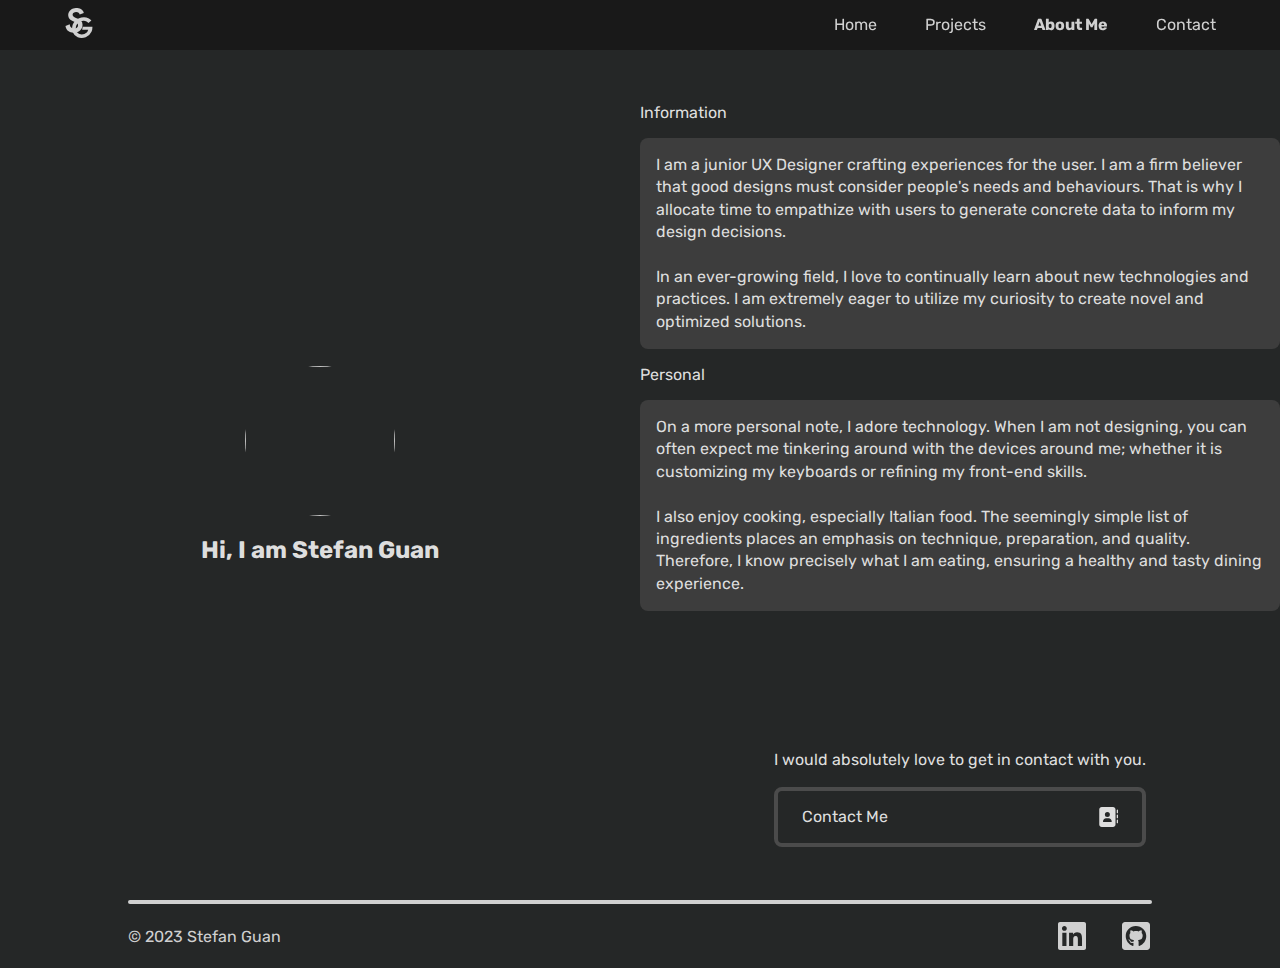
==== aboutme.html @ bb713c0a "Updated images with transparency" ====
<!DOCTYPE html>
<html lang="en">
  <head>
    <meta charset="UTF-8" />
    <meta http-equiv="X-UA-Compatible" content="IE=edge" />
    <meta name="viewport" content="width=device-width, initial-scale=1.0" />
    <meta name="theme-color" content="rgb(22,22,23)" />
    <title>About Stefan Guan</title>
    <link rel="stylesheet" href="/src/stylesheets/style.css" />
    <link rel="stylesheet" href="/src/stylesheets/aboutme.css" />
    <link rel="preconnect" href="https://fonts.googleapis.com" />
    <link rel="preconnect" href="https://fonts.gstatic.com" crossorigin />
    <link
      href="https://fonts.googleapis.com/css2?family=Rubik"
      rel="stylesheet"
    />
    <link rel="icon" href="src/SG.ico" />
    <script defer src="/src/scripts/scripts.js"></script>
  </head>
  <body>
    <div class="container">
      <!-- Navbar -->
      <nav class="navbar">
        <div class="nav-bg" data-active="false"></div>
        <div class="navbar-inner">
          <!-- Icon -->
          <div class="main-icon">
            <svg
              xmlns="http://www.w3.org/2000/svg"
              width="124"
              height="124"
              viewBox="0 0 124 124"
              style="height: 30px; width: 30px"
            >
              <defs>
                <style>
                  .cls-1 {
                    fill-rule: evenodd;
                  }
                </style>
              </defs>
              <path
                id="G"
                class="cls-1"
                d="M75.11,90.193h25.1a35.947,35.947,0,0,1-3.08,7.016,20.237,20.237,0,0,1-4.563,5.419q-7.417,6.5-19.051,6.5a27.241,27.241,0,0,1-9.754-1.711,23.288,23.288,0,0,1-7.871-4.906A22.088,22.088,0,0,1,50.64,94.7a27.454,27.454,0,0,1-1.882-10.438,31.2,31.2,0,0,1,2.567-12.834,30.534,30.534,0,0,1,6.9-9.868,30.206,30.206,0,0,1,10.21-6.331A34.973,34.973,0,0,1,80.928,53,26.739,26.739,0,0,1,93.02,55.57a21.236,21.236,0,0,1,7.986,6.56l12.206-10.381a33.3,33.3,0,0,0-12.548-9.754A42.483,42.483,0,0,0,82.639,38.4,51.671,51.671,0,0,0,62.39,42.223a49.238,49.238,0,0,0-15.572,10.21A45.488,45.488,0,0,0,33.243,84.945a41.137,41.137,0,0,0,2.909,15.686A35.66,35.66,0,0,0,56.686,120.88a43.422,43.422,0,0,0,16.028,2.852,47.971,47.971,0,0,0,16.941-2.966,41.849,41.849,0,0,0,23.957-22.245A42.206,42.206,0,0,0,117.433,80.5V77.074H77.392Z"
              />
              <path
                id="S"
                class="cls-1"
                d="M54.375,99.848a36.242,36.242,0,0,0,11.841-6.776A30.344,30.344,0,0,0,73.883,82.8a30.927,30.927,0,0,0,2.738-13.074q0-10.54-5.818-16.838A40.05,40.05,0,0,0,55.128,42.9l-5.75-2.053Q42.4,38.247,39.043,35.3a9.489,9.489,0,0,1-3.354-7.461,8.873,8.873,0,0,1,1.232-4.654,10.691,10.691,0,0,1,3.285-3.422,16.752,16.752,0,0,1,4.654-2.122,19.143,19.143,0,0,1,5.339-.753q6.706,0,10.2,3.012a13.311,13.311,0,0,1,4.449,7.392l16.975-6.434a26.562,26.562,0,0,0-2.6-6.913A24.8,24.8,0,0,0,73.814,7.17a28.086,28.086,0,0,0-8.83-5.2A35.907,35.907,0,0,0,52.116-.086,42.05,42.05,0,0,0,38.358,2.1a35.94,35.94,0,0,0-11.02,5.955,27.491,27.491,0,0,0-7.324,9.035,24.938,24.938,0,0,0-2.67,11.431,25.828,25.828,0,0,0,1.643,9.514,24.941,24.941,0,0,0,4.381,7.324,27.9,27.9,0,0,0,6.366,5.407,43.449,43.449,0,0,0,7.6,3.765l4.791,1.916q8.759,3.423,12.321,6.845A11.306,11.306,0,0,1,58,71.784,11.051,11.051,0,0,1,53.075,81.3a20.31,20.31,0,0,1-12.047,3.491,17.181,17.181,0,0,1-7.05-1.369,16.1,16.1,0,0,1-5.271-3.7,16.826,16.826,0,0,1-3.422-5.476A23.4,23.4,0,0,1,23.779,67.4L6.12,74.522a34.866,34.866,0,0,0,4.107,12.184A30.458,30.458,0,0,0,17.619,95.4a30.008,30.008,0,0,0,9.857,5.2,38.781,38.781,0,0,0,11.636,1.712A45.205,45.205,0,0,0,54.375,99.848Z"
              />
            </svg>
          </div>
          <!-- Hamburger icon -->
          <div class="hamburger-icon" id="hamburger">
            <svg
              xmlns="http://www.w3.org/2000/svg"
              viewBox="0 0 448 512"
              class="hamburger"
              style="height: 16px; width: 16px"
            >
              <path
                d="M0 96C0 78.33 14.33 64 32 64H416C433.7 64 448 78.33 448 96C448 113.7 433.7 128 416 128H32C14.33 128 0 113.7 0 96zM0 256C0 238.3 14.33 224 32 224H416C433.7 224 448 238.3 448 256C448 273.7 433.7 288 416 288H32C14.33 288 0 273.7 0 256zM416 448H32C14.33 448 0 433.7 0 416C0 398.3 14.33 384 32 384H416C433.7 384 448 398.3 448 416C448 433.7 433.7 448 416 448z"
              />
            </svg>
          </div>
          <aside class="desktop-nav">
            <ul class="nav-list">
              <li><a href="index.html" class="navlinks">Home</a></li>
              <li>
                <a href="projects.html" class="navlinks">Projects</a>
              </li>
              <li>
                <a aria-current="page" href="#" class="navlinks">About Me</a>
              </li>
              <li><a href="contact.html" class="navlinks">Contact</a></li>
              <!-- To be implemented -->
              <!-- <li>
                    <button class="toggle-dark" data-dark="false">
                      <svg
                        xmlns="http://www.w3.org/2000/svg"
                        viewBox="0 0 512 512"
                        class="dark-icon"
                        style="height: 20px; width: 20px"
                      >
                        <path
                          id="dark-mode-icon"
                          d="M32 256c0-123.8 100.3-224 223.8-224c11.36 0 29.7 1.668 40.9 3.746c9.616 1.777 11.75 14.63 3.279 19.44C245 86.5 211.2 144.6 211.2 207.8c0 109.7 99.71 193 208.3 172.3c9.561-1.805 16.28 9.324 10.11 16.95C387.9 448.6 324.8 480 255.8 480C132.1 480 32 379.6 32 256z"
                        />
                      </svg>
                    </button>
                  </li> -->
            </ul>
          </aside>
        </div>
        <aside class="nav-items" data-active="false">
          <ul class="nav-list">
            <li><a href="index.html" class="navlinks">Home</a></li>
            <li>
              <a href="projects.html" class="navlinks">Projects</a>
            </li>
            <li>
              <a aria-current="page" href="#" class="navlinks">About Me</a>
            </li>
            <li><a href="contact.html" class="navlinks">Contact</a></li>
            <!-- To be implemented -->
            <!-- <li>
                  <button class="toggle-dark">
                    <svg
                      xmlns="http://www.w3.org/2000/svg"
                      viewBox="0 0 512 512"
                      class="dark-icon"
                      style="height: 32px; width: 32px"
                    >
                      <path
                        d="M32 256c0-123.8 100.3-224 223.8-224c11.36 0 29.7 1.668 40.9 3.746c9.616 1.777 11.75 14.63 3.279 19.44C245 86.5 211.2 144.6 211.2 207.8c0 109.7 99.71 193 208.3 172.3c9.561-1.805 16.28 9.324 10.11 16.95C387.9 448.6 324.8 480 255.8 480C132.1 480 32 379.6 32 256z"
                      />
                    </svg>
                  </button>
                </li> -->
          </ul>
        </aside>
      </nav>
      <div class="nav-close" data-active="false"></div>
      <!-- End of navbar -->
      <!-- Main content -->
      <div class="content-container">
        <section class="profile-section">
          <img
            src="https://via.placeholder.com/150"
            alt=""
            loading="lazy"
            style="height: 150px; width: 150px"
          />
          <h2>Hi, I am Stefan Guan</h2>
        </section>
        <section class="content">
          <div class="paragraph-container">
            <div class="paragraph-header">Information</div>
            <p class="description">
              I am a junior UX Designer crafting experiences for the user. I am
              a firm believer that good designs must consider people's needs and
              behaviours. That is why I allocate time to empathize with users to
              generate concrete data to inform my design decisions.
              <br /><br />
              In an ever-growing field, I love to continually learn about new
              technologies and practices. I am extremely eager to utilize my
              curiosity to create novel and optimized solutions.
            </p>
          </div>
          <div class="paragraph-container">
            <div class="paragraph-header">Personal</div>
            <p class="description">
              On a more personal note, I adore technology. When I am not
              designing, you can often expect me tinkering around with the
              devices around me; whether it is customizing my keyboards or
              refining my front-end skills.
              <br /><br />
              I also enjoy cooking, especially Italian food. The seemingly
              simple list of ingredients places an emphasis on technique,
              preparation, and quality. Therefore, I know precisely what I am
              eating, ensuring a healthy and tasty dining experience.
            </p>
          </div>
        </section>
        <section class="contact">
          <p>I would absolutely love to get in contact with you.</p>
          <a href="contact.html">
            Contact Me
            <svg
              xmlns="http://www.w3.org/2000/svg"
              viewBox="0 0 512 512"
              style="height: 20px; width: 20px"
              fill="#dedede"
            >
              <!--! Font Awesome Pro 6.3.0 by @fontawesome - https://fontawesome.com License - https://fontawesome.com/license (Commercial License) Copyright 2023 Fonticons, Inc. -->
              <path
                d="M96 0C60.7 0 32 28.7 32 64V448c0 35.3 28.7 64 64 64H384c35.3 0 64-28.7 64-64V64c0-35.3-28.7-64-64-64H96zM208 288h64c44.2 0 80 35.8 80 80c0 8.8-7.2 16-16 16H144c-8.8 0-16-7.2-16-16c0-44.2 35.8-80 80-80zm-32-96a64 64 0 1 1 128 0 64 64 0 1 1 -128 0zM512 80c0-8.8-7.2-16-16-16s-16 7.2-16 16v64c0 8.8 7.2 16 16 16s16-7.2 16-16V80zM496 192c-8.8 0-16 7.2-16 16v64c0 8.8 7.2 16 16 16s16-7.2 16-16V208c0-8.8-7.2-16-16-16zm16 144c0-8.8-7.2-16-16-16s-16 7.2-16 16v64c0 8.8 7.2 16 16 16s16-7.2 16-16V336z"
              />
            </svg>
          </a>
        </section>
      </div>
      <!-- End of main content -->
      <!-- Footer -->
      <footer class="footer-container" data-icon="none">
        <div class="footer-info">© 2023 Stefan Guan</div>
        <div class="link-container">
          <a href="#" class="linkedin-btn">
            <svg
              xmlns="http://www.w3.org/2000/svg"
              viewBox="0 0 448 512"
              style="height: 32px; width: 32px"
            >
              <path
                d="M416 32H31.9C14.3 32 0 46.5 0 64.3v383.4C0 465.5 14.3 480 31.9 480H416c17.6 0 32-14.5 32-32.3V64.3c0-17.8-14.4-32.3-32-32.3zM135.4 416H69V202.2h66.5V416zm-33.2-243c-21.3 0-38.5-17.3-38.5-38.5S80.9 96 102.2 96c21.2 0 38.5 17.3 38.5 38.5 0 21.3-17.2 38.5-38.5 38.5zm282.1 243h-66.4V312c0-24.8-.5-56.7-34.5-56.7-34.6 0-39.9 27-39.9 54.9V416h-66.4V202.2h63.7v29.2h.9c8.9-16.8 30.6-34.5 62.9-34.5 67.2 0 79.7 44.3 79.7 101.9V416z"
              />
            </svg>
          </a>
          <a href="#" class="github-btn">
            <svg
              xmlns="http://www.w3.org/2000/svg"
              viewBox="0 0 448 512"
              style="height: 32px; width: 32px"
            >
              <path
                d="M400 32H48C21.5 32 0 53.5 0 80v352c0 26.5 21.5 48 48 48h352c26.5 0 48-21.5 48-48V80c0-26.5-21.5-48-48-48zM277.3 415.7c-8.4 1.5-11.5-3.7-11.5-8 0-5.4.2-33 .2-55.3 0-15.6-5.2-25.5-11.3-30.7 37-4.1 76-9.2 76-73.1 0-18.2-6.5-27.3-17.1-39 1.7-4.3 7.4-22-1.7-45-13.9-4.3-45.7 17.9-45.7 17.9-13.2-3.7-27.5-5.6-41.6-5.6-14.1 0-28.4 1.9-41.6 5.6 0 0-31.8-22.2-45.7-17.9-9.1 22.9-3.5 40.6-1.7 45-10.6 11.7-15.6 20.8-15.6 39 0 63.6 37.3 69 74.3 73.1-4.8 4.3-9.1 11.7-10.6 22.3-9.5 4.3-33.8 11.7-48.3-13.9-9.1-15.8-25.5-17.1-25.5-17.1-16.2-.2-1.1 10.2-1.1 10.2 10.8 5 18.4 24.2 18.4 24.2 9.7 29.7 56.1 19.7 56.1 19.7 0 13.9.2 36.5.2 40.6 0 4.3-3 9.5-11.5 8-66-22.1-112.2-84.9-112.2-158.3 0-91.8 70.2-161.5 162-161.5S388 165.6 388 257.4c.1 73.4-44.7 136.3-110.7 158.3zm-98.1-61.1c-1.9.4-3.7-.4-3.9-1.7-.2-1.5 1.1-2.8 3-3.2 1.9-.2 3.7.6 3.9 1.9.3 1.3-1 2.6-3 3zm-9.5-.9c0 1.3-1.5 2.4-3.5 2.4-2.2.2-3.7-.9-3.7-2.4 0-1.3 1.5-2.4 3.5-2.4 1.9-.2 3.7.9 3.7 2.4zm-13.7-1.1c-.4 1.3-2.4 1.9-4.1 1.3-1.9-.4-3.2-1.9-2.8-3.2.4-1.3 2.4-1.9 4.1-1.5 2 .6 3.3 2.1 2.8 3.4zm-12.3-5.4c-.9 1.1-2.8.9-4.3-.6-1.5-1.3-1.9-3.2-.9-4.1.9-1.1 2.8-.9 4.3.6 1.3 1.3 1.8 3.3.9 4.1zm-9.1-9.1c-.9.6-2.6 0-3.7-1.5s-1.1-3.2 0-3.9c1.1-.9 2.8-.2 3.7 1.3 1.1 1.5 1.1 3.3 0 4.1zm-6.5-9.7c-.9.9-2.4.4-3.5-.6-1.1-1.3-1.3-2.8-.4-3.5.9-.9 2.4-.4 3.5.6 1.1 1.3 1.3 2.8.4 3.5zm-6.7-7.4c-.4.9-1.7 1.1-2.8.4-1.3-.6-1.9-1.7-1.5-2.6.4-.6 1.5-.9 2.8-.4 1.3.7 1.9 1.8 1.5 2.6z"
              />
            </svg>
          </a>
        </div>
      </footer>
      <!-- End of footer -->
    </div>
  </body>
</html>
---- src/stylesheets/style.css ----
:root {
  font-family: 'Rubik', sans-serif;
  /* Variables */

  /* Backgrounds */
  --bg-clr: white;
  --bg-clr-dark: #252727;
  --backdrop-blur: 20px;
  --alt-section-clr: #2f3131;
  /* Navigation */
  --nav-clr: rgba(22, 22, 23, 0.8);
  --nav-elem-clr: #d0d0d0;
  --nav-height: 50px;
  --nav-bg-height: 350px;
  /* Original height with dark mode icon = 440px */
  /* Etc */
  --text-clr: #dedede;
  --shadow-clr: rgba(0, 0, 0, 0.3);
  --content-title-bg: rgba(58, 58, 58, 0.8);
  --munch-sh-clr: rgba(19, 44, 57, 0.3);
  --card-bg: rgb(61, 61, 61);
  --card-border-clr: rgb(75, 75, 75);
  --max-container-width: 1280px;
}

html {
  scroll-behavior: smooth;
  color: rgb(50, 50, 50);
}

body {
  padding: 0;
  margin: 0;
  background: var(--bg-clr-dark);
  color: var(--text-clr);
}

button {
  font-family: 'Rubik', sans-serif;
  font-size: 16px;
  background: transparent;
}

/* Scrollbar */
::-webkit-scrollbar {
  width: 10px;
}

::-webkit-scrollbar-track {
  background-color: var(--nav-clr);
}

::-webkit-scrollbar-thumb {
  background: rgb(107, 107, 107);
}

::-webkit-scrollbar {
  width: 10px;
}

.bg-deco1,
.bg-deco2 {
  position: fixed;
  border-radius: 600px;
}

.disable-anim {
  transition: none !important;
  -webkit-transition: none !important;
  -moz-transition: none !important;
}

/* Navbar */

.navbar {
  position: fixed;
  display: grid;
  width: 100%;
  top: 0;
  z-index: 9999;
  height: var(--nav-height);
}

.nav-bg {
  position: absolute;
  background: var(--nav-clr);
  height: calc(var(--nav-bg-height) + var(--nav-height));
  /* Original value with dark mode icon */
  /* height: calc(440px + var(--nav-height)); */
  width: 100%;
  backdrop-filter: blur(var(--backdrop-blur));
  -webkit-backdrop-filter: blur(var(--backdrop-blur));
  transform: translateY(calc(-1 * (var(--nav-bg-height))));
  transition: cubic-bezier(1, 0, 0, 1) 0.75s;
  -webkit-transition: cubic-bezier(1, 0, 0, 1) 0.75s;
  -moz-transition: cubic-bezier(1, 0, 0, 1) 0.75s;
}

.nav-bg[data-active='true'] {
  transform: translateY(0);
  border-radius: 0 0 0.5rem 0.5rem;
}

.navbar-inner {
  display: flex;
  justify-content: space-between;
  align-items: center;
  width: 90%;
  max-width: 1280px;
  margin: auto;
  height: var(--nav-height);
  z-index: 9999;
}

.nav-close {
  position: fixed;
  width: 100%;
  height: 100%;
  z-index: 8000;
  background: transparent;
  display: none;
}

.nav-close[data-active='true'] {
  display: block;
}

.main-icon,
.hamburger-icon {
  cursor: pointer;
  fill: var(--nav-elem-clr);
}

.nav-items {
  display: flex;
  flex-direction: column;
  justify-items: center;
  align-items: center;
  width: 100%;
  list-style-type: none;
  z-index: 9999;
  transform: translateY(-30rem);
  transition: transform cubic-bezier(1, 0, 0, 1) 0.75s,
    opacity cubic-bezier(1, 0, 0, 1) 0.55s;
  -webkit-transition: transform cubic-bezier(1, 0, 0, 1) 0.75s,
    opacity cubic-bezier(1, 0, 0, 1) 0.55s;
  -moz-transition: transform cubic-bezier(1, 0, 0, 1) 0.75s,
    opacity cubic-bezier(1, 0, 0, 1) 0.55s;
  opacity: 0;
}

.nav-items[data-active='true'] {
  transform: translateY(0px);
  opacity: 1;
}

.toggle-dark {
  border: none;
  padding: 2rem 0;
  margin: 0;
  height: 32px;
  width: 32px;
}

.nav-list {
  list-style-type: none;
  text-align: center;
  justify-content: center;
  padding: 0;
  margin: 0;
  line-height: 5rem;
  width: 100%;
}

.nav-list > li {
  display: flex;
  flex-direction: column;
  align-items: center;
}

.nav-list > li::after {
  content: '';
  background-color: rgb(96, 96, 96);
  width: 70%;
  height: 1px;
  display: block;
  margin: auto;
  border-radius: 2rem;
}

.nav-list > li:last-child::after {
  display: none;
}

.navlinks {
  text-decoration: none;
  color: var(--nav-elem-clr);
  user-select: none;
  -webkit-user-select: none;
  -moz-user-select: none;
}

.navlinks[aria-current='page'] {
  font-weight: bolder;
}

.desktop-nav {
  display: none;
}

/* Content */

.content-container {
  margin-top: var(--nav-height);
  display: flex;
  flex-direction: column;
}

/* Footer */

.footer-container {
  display: flex;
  flex-direction: column;
  justify-content: center;
  padding: 1rem 0;
  height: 105px;
  color: #d0d0d0;
}

.footer-container::before {
  content: '';
  width: 80%;
  height: 4px;
  background: #d0d0d0;
  margin: auto;
  border-radius: 100rem;
  transition: cubic-bezier(0.075, 0.82, 0.165, 1) 0.75s;
  -webkit-transition: cubic-bezier(0.075, 0.82, 0.165, 1) 0.75s;
  -moz-transition: cubic-bezier(0.075, 0.82, 0.165, 1) 0.75s;
}

.footer-container[data-icon='linkedin']::before {
  background: #2176a3;
}

.footer-container[data-icon='github']::before {
  background: #9445b6;
}

.footer-info {
  text-align: center;
}

.link-container {
  display: flex;
  justify-content: center;
  gap: 2rem;
  padding: 1rem 0 0 0;
}

.link-container > a {
  width: 32px;
  height: 32px;
  transition: cubic-bezier(0.075, 0.82, 0.165, 1) 0.75s;
  -webkit-transition: cubic-bezier(0.075, 0.82, 0.165, 1) 0.75s;
  -moz-transition: cubic-bezier(0.075, 0.82, 0.165, 1) 0.75s;
}

.linkedin-btn,
.github-btn {
  fill: #d0d0d0;
}

.linkedin-btn:hover {
  fill: #2176a3;
  transform: scale(1.25);
  filter: drop-shadow(0 0 5px #34698562);
}

.github-btn:hover {
  fill: #9445b6;
  transform: scale(1.25);
  filter: drop-shadow(0 0 5px #6e59776f);
}

/* Utility */

.dark {
  background: var(--bg-clr-dark);
}

.hidden {
  display: none;
}

@media (min-width: 768px) {
  .hamburger-icon {
    display: none;
  }
  .nav-bg[data-active='true'] {
    transform: translateY(0);
    border-radius: 0 0 0.5rem 0.5rem;
  }
  .nav-items {
    display: none;
  }
  .desktop-nav {
    display: flex;
    justify-content: center;
    align-items: center;
    height: var(--nav-height);
  }
  .nav-list {
    display: flex;
    gap: 3rem;
    height: var(--nav-height);
    align-items: center;
    line-height: 0;
  }
  .nav-list > li::after {
    display: none;
  }

  .toggle-dark {
    border: none;
    padding: 0;
    margin: 0;
    height: 20px;
    width: 20px;
  }

  .footer-container {
    display: grid;
    grid-template:
      'line line'
      'copyright links';
    align-items: center;
    justify-content: space-between;
    width: 80%;
    max-width: 1280px;
    margin: auto;
    padding: 0;
    height: auto;
  }
  .footer-container::before {
    grid-area: line;
    margin: auto;
    width: 100%;
    place-self: end;
  }
  .link-container {
    padding: 1rem 0;
    max-width: 1024px;
  }
}
---- src/stylesheets/aboutme.css ----
p {
  line-height: 1.4rem;
}

.content-container {
  display: grid;
  grid-template-areas: 'profile' 'content' 'contact';
  place-items: center;
  padding: 1rem;
  align-items: center;
}

.profile-section {
  grid-area: profile;
  display: flex;
  flex-direction: column;
  justify-content: center;
  align-items: center;
}

.content {
  grid-area: content;
}

.description {
  background: var(--card-bg);
  padding: 1rem;
  border-radius: 0.5rem;
}

.profile-section > img {
  border-radius: 100%;
}

.contact > a {
  grid-area: contact;
  display: flex;
  justify-content: space-between;
  padding: 1rem 1.5rem;
  border: solid var(--card-border-clr) 4px;
  color: var(--text-clr);
  border-radius: 0.5rem;
  text-decoration: none;
  cursor: pointer;
  transition: all cubic-bezier(0.075, 0.82, 0.165, 1) 0.75s;
  -webkit-transition: all cubic-bezier(0.075, 0.82, 0.165, 1) 0.75s;
  -moz-transition: all cubic-bezier(0.075, 0.82, 0.165, 1) 0.75s;
}

.contact > a:hover {
  border: solid transparent 4px;
  background: var(--card-border-clr);
}

/* Desktop View */
@media screen and (min-width: 768px) {
  .content-container {
    margin: var(--nav-height) auto 0 auto;
    max-width: var(--max-container-width);
    grid-template-areas:
      'profile content'
      'profile contact';
    grid-template-columns: 1fr 1fr;
    height: calc(100vh - var(--nav-height));
    padding: 0;
  }
}
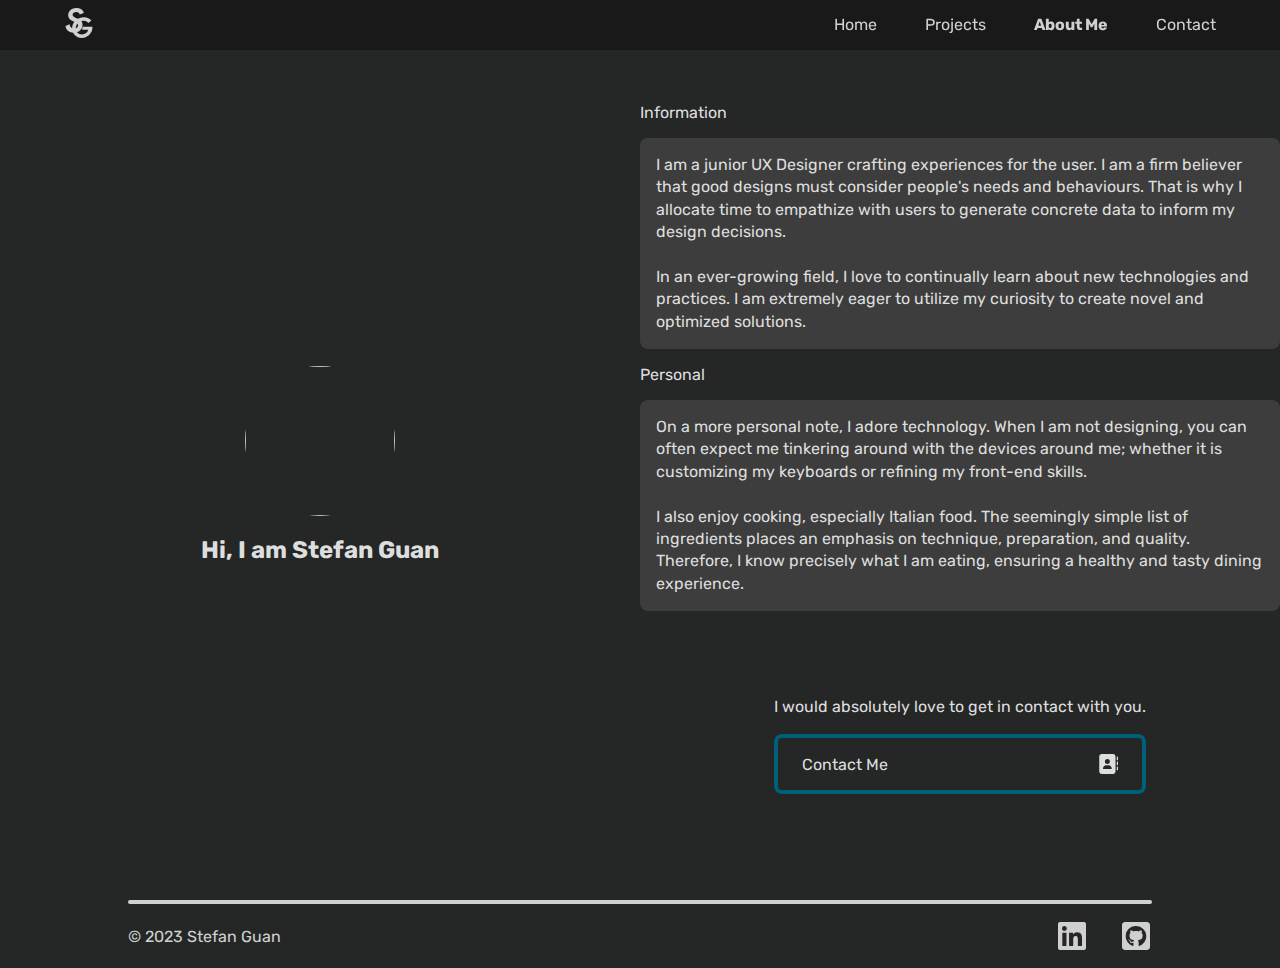
==== commit 95cb3bd0: "Added form in contact and updated aria labels" ====
--- a/aboutme.html
+++ b/aboutme.html
@@ -165,7 +165,7 @@
         </section>
         <section class="contact">
           <p>I would absolutely love to get in contact with you.</p>
-          <a href="contact.html">
+          <a href="contact.html" class="action-btn">
             Contact Me
             <svg
               xmlns="http://www.w3.org/2000/svg"
--- a/src/stylesheets/style.css
+++ b/src/stylesheets/style.css
@@ -21,6 +21,7 @@
   --card-bg: rgb(61, 61, 61);
   --card-border-clr: rgb(75, 75, 75);
   --max-container-width: 1280px;
+  --btn-hover-clr: rgb(75, 75, 75);
 }
 
 html {
@@ -129,6 +130,9 @@
 .hamburger-icon {
   cursor: pointer;
   fill: var(--nav-elem-clr);
+}
+.hamburger-icon {
+  border: none;
 }
 
 .nav-items {
@@ -275,12 +279,47 @@
   fill: #2176a3;
   transform: scale(1.25);
   filter: drop-shadow(0 0 5px #34698562);
+  -webkit-filter: drop-shadow(0 0 5px #34698562);
 }
 
 .github-btn:hover {
   fill: #9445b6;
   transform: scale(1.25);
   filter: drop-shadow(0 0 5px #6e59776f);
+  -webkit-filter: drop-shadow(0 0 5px #6e59776f);
+}
+
+.button-container {
+  display: grid;
+  grid-template-columns: 1fr 1fr;
+  gap: 1rem;
+}
+
+.action-btn {
+  display: flex;
+  justify-content: space-between;
+  align-items: center;
+  padding: 1rem 1.5rem;
+  color: var(--text-clr);
+  fill: var(--text-clr);
+  border-radius: 0.5rem;
+  text-decoration: none;
+  cursor: pointer;
+  border: solid var(--btn-hover-clr) 4px;
+  transition: all cubic-bezier(0.075, 0.82, 0.165, 1) 0.75s;
+  -webkit-transition: all cubic-bezier(0.075, 0.82, 0.165, 1) 0.75s;
+  -moz-transition: all cubic-bezier(0.075, 0.82, 0.165, 1) 0.75s;
+}
+
+.action-btn > svg {
+  width: 20px;
+  height: 20px;
+}
+
+.action-btn:hover {
+  box-shadow: 0 0 10px #131313;
+  border: solid transparent 4px;
+  background: var(--btn-hover-clr);
 }
 
 /* Utility */
--- a/src/stylesheets/aboutme.css
+++ b/src/stylesheets/aboutme.css
@@ -32,24 +32,8 @@
   border-radius: 100%;
 }
 
-.contact > a {
-  grid-area: contact;
-  display: flex;
-  justify-content: space-between;
-  padding: 1rem 1.5rem;
-  border: solid var(--card-border-clr) 4px;
-  color: var(--text-clr);
-  border-radius: 0.5rem;
-  text-decoration: none;
-  cursor: pointer;
-  transition: all cubic-bezier(0.075, 0.82, 0.165, 1) 0.75s;
-  -webkit-transition: all cubic-bezier(0.075, 0.82, 0.165, 1) 0.75s;
-  -moz-transition: all cubic-bezier(0.075, 0.82, 0.165, 1) 0.75s;
-}
-
-.contact > a:hover {
-  border: solid transparent 4px;
-  background: var(--card-border-clr);
+.action-btn {
+  --btn-hover-clr: rgb(0, 95, 122);
 }
 
 /* Desktop View */
@@ -64,4 +48,7 @@
     height: calc(100vh - var(--nav-height));
     padding: 0;
   }
+  .contact {
+    place-self: start center;
+  }
 }
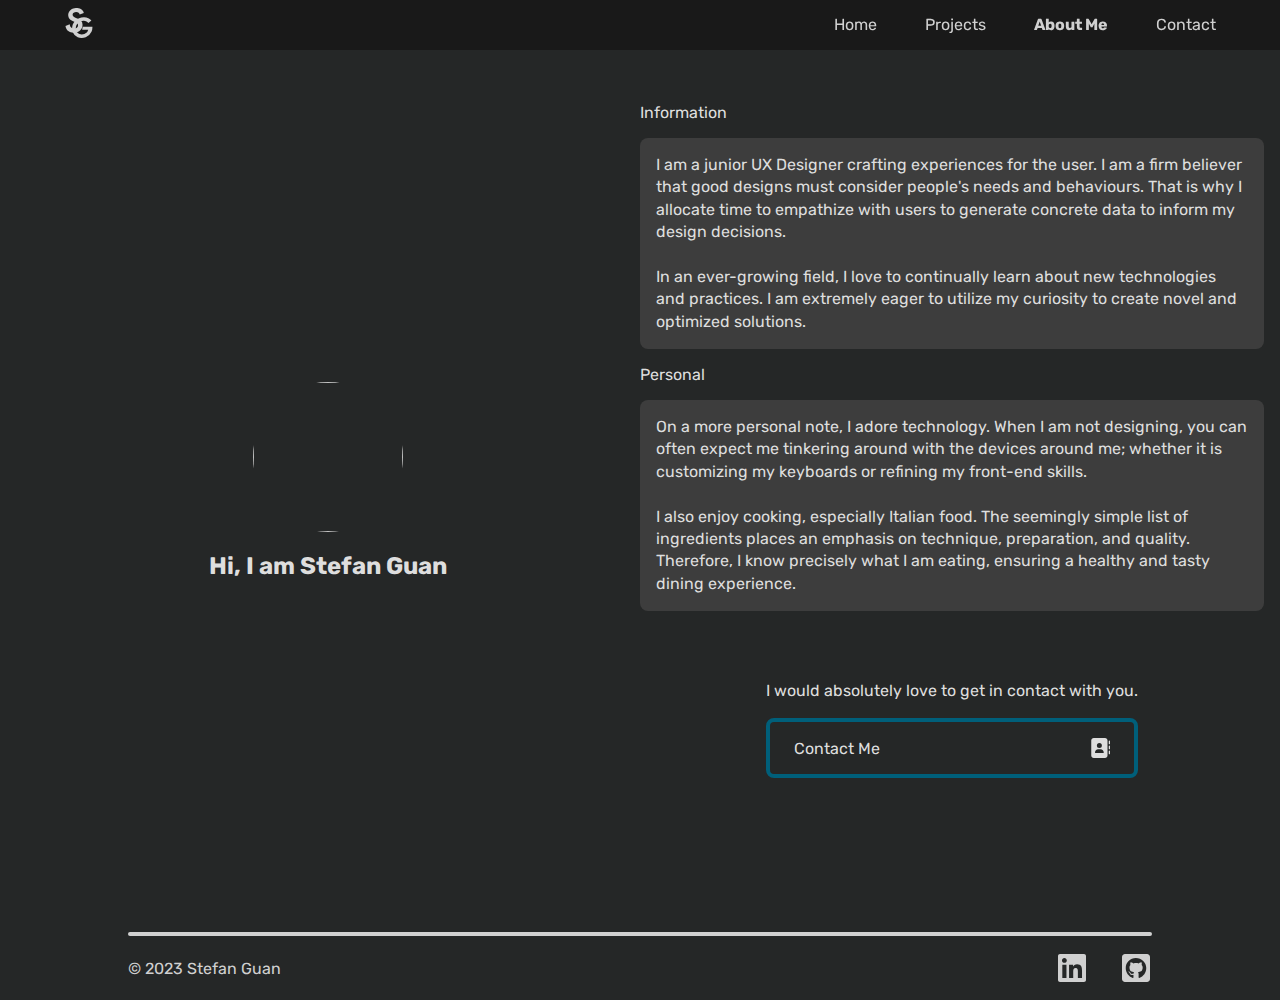
==== commit ab2407a1: "Fixed heights of container and recaptcha logic" ====
--- a/aboutme.html
+++ b/aboutme.html
@@ -165,20 +165,22 @@
         </section>
         <section class="contact">
           <p>I would absolutely love to get in contact with you.</p>
-          <a href="contact.html" class="action-btn">
-            Contact Me
-            <svg
-              xmlns="http://www.w3.org/2000/svg"
-              viewBox="0 0 512 512"
-              style="height: 20px; width: 20px"
-              fill="#dedede"
-            >
-              <!--! Font Awesome Pro 6.3.0 by @fontawesome - https://fontawesome.com License - https://fontawesome.com/license (Commercial License) Copyright 2023 Fonticons, Inc. -->
-              <path
-                d="M96 0C60.7 0 32 28.7 32 64V448c0 35.3 28.7 64 64 64H384c35.3 0 64-28.7 64-64V64c0-35.3-28.7-64-64-64H96zM208 288h64c44.2 0 80 35.8 80 80c0 8.8-7.2 16-16 16H144c-8.8 0-16-7.2-16-16c0-44.2 35.8-80 80-80zm-32-96a64 64 0 1 1 128 0 64 64 0 1 1 -128 0zM512 80c0-8.8-7.2-16-16-16s-16 7.2-16 16v64c0 8.8 7.2 16 16 16s16-7.2 16-16V80zM496 192c-8.8 0-16 7.2-16 16v64c0 8.8 7.2 16 16 16s16-7.2 16-16V208c0-8.8-7.2-16-16-16zm16 144c0-8.8-7.2-16-16-16s-16 7.2-16 16v64c0 8.8 7.2 16 16 16s16-7.2 16-16V336z"
-              />
-            </svg>
-          </a>
+          <div class="action-btn-container">
+            <a href="contact.html" class="action-btn">
+              Contact Me
+              <svg
+                xmlns="http://www.w3.org/2000/svg"
+                viewBox="0 0 512 512"
+                style="height: 20px; width: 20px"
+                fill="#dedede"
+              >
+                <!--! Font Awesome Pro 6.3.0 by @fontawesome - https://fontawesome.com License - https://fontawesome.com/license (Commercial License) Copyright 2023 Fonticons, Inc. -->
+                <path
+                  d="M96 0C60.7 0 32 28.7 32 64V448c0 35.3 28.7 64 64 64H384c35.3 0 64-28.7 64-64V64c0-35.3-28.7-64-64-64H96zM208 288h64c44.2 0 80 35.8 80 80c0 8.8-7.2 16-16 16H144c-8.8 0-16-7.2-16-16c0-44.2 35.8-80 80-80zm-32-96a64 64 0 1 1 128 0 64 64 0 1 1 -128 0zM512 80c0-8.8-7.2-16-16-16s-16 7.2-16 16v64c0 8.8 7.2 16 16 16s16-7.2 16-16V80zM496 192c-8.8 0-16 7.2-16 16v64c0 8.8 7.2 16 16 16s16-7.2 16-16V208c0-8.8-7.2-16-16-16zm16 144c0-8.8-7.2-16-16-16s-16 7.2-16 16v64c0 8.8 7.2 16 16 16s16-7.2 16-16V336z"
+                />
+              </svg>
+            </a>
+          </div>
         </section>
       </div>
       <!-- End of main content -->
--- a/src/stylesheets/style.css
+++ b/src/stylesheets/style.css
@@ -212,6 +212,7 @@
   display: none;
 }
 
+
 /* Content */
 
 .content-container {
@@ -289,22 +290,27 @@
   -webkit-filter: drop-shadow(0 0 5px #6e59776f);
 }
 
-.button-container {
-  display: grid;
-  grid-template-columns: 1fr 1fr;
+.action-btn-container {
+  display: flex;
+  justify-content: center;
   gap: 1rem;
+  width: 100%;
+  max-width: 693px;
+  margin: auto;
 }
 
 .action-btn {
   display: flex;
   justify-content: space-between;
   align-items: center;
+  flex: 1 1 0px;
+  width: 0;
   padding: 1rem 1.5rem;
   color: var(--text-clr);
   fill: var(--text-clr);
-  border-radius: 0.5rem;
   text-decoration: none;
   cursor: pointer;
+  border-radius: 0.5rem;
   border: solid var(--btn-hover-clr) 4px;
   transition: all cubic-bezier(0.075, 0.82, 0.165, 1) 0.75s;
   -webkit-transition: all cubic-bezier(0.075, 0.82, 0.165, 1) 0.75s;
@@ -323,10 +329,6 @@
 }
 
 /* Utility */
-
-.dark {
-  background: var(--bg-clr-dark);
-}
 
 .hidden {
   display: none;
@@ -360,13 +362,13 @@
     display: none;
   }
 
-  .toggle-dark {
+  /* .toggle-dark {
     border: none;
     padding: 0;
     margin: 0;
     height: 20px;
     width: 20px;
-  }
+  } */
 
   .footer-container {
     display: grid;
@@ -379,7 +381,7 @@
     max-width: 1280px;
     margin: auto;
     padding: 0;
-    height: auto;
+    height: max-content;
   }
   .footer-container::before {
     grid-area: line;
--- a/src/stylesheets/aboutme.css
+++ b/src/stylesheets/aboutme.css
@@ -28,6 +28,10 @@
   border-radius: 0.5rem;
 }
 
+.contact {
+  margin-bottom: 4rem;
+}
+
 .profile-section > img {
   border-radius: 100%;
 }
@@ -45,8 +49,7 @@
       'profile content'
       'profile contact';
     grid-template-columns: 1fr 1fr;
-    height: calc(100vh - var(--nav-height));
-    padding: 0;
+    min-height: calc(100vh - var(--nav-height));
   }
   .contact {
     place-self: start center;
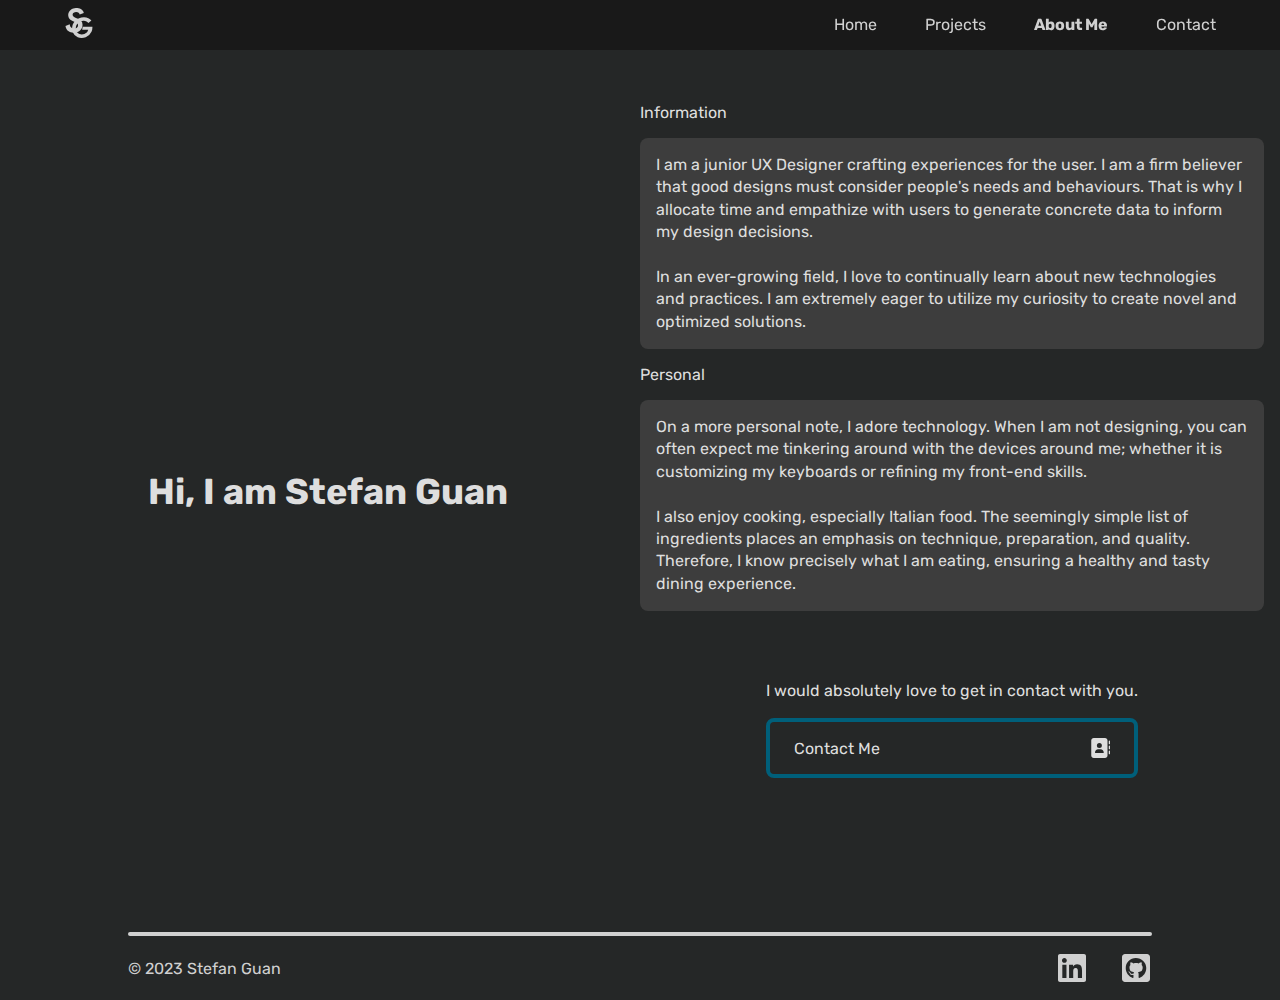
==== commit 52668bf7: "Updated projects button sizing" ====
--- a/aboutme.html
+++ b/aboutme.html
@@ -126,12 +126,12 @@
       <!-- Main content -->
       <div class="content-container">
         <section class="profile-section">
-          <img
+          <!-- <img
             src="https://via.placeholder.com/150"
             alt=""
             loading="lazy"
             style="height: 150px; width: 150px"
-          />
+          /> -->
           <h2>Hi, I am Stefan Guan</h2>
         </section>
         <section class="content">
@@ -140,7 +140,7 @@
             <p class="description">
               I am a junior UX Designer crafting experiences for the user. I am
               a firm believer that good designs must consider people's needs and
-              behaviours. That is why I allocate time to empathize with users to
+              behaviours. That is why I allocate time and empathize with users to
               generate concrete data to inform my design decisions.
               <br /><br />
               In an ever-growing field, I love to continually learn about new
--- a/src/stylesheets/style.css
+++ b/src/stylesheets/style.css
@@ -22,6 +22,7 @@
   --card-border-clr: rgb(75, 75, 75);
   --max-container-width: 1280px;
   --btn-hover-clr: rgb(75, 75, 75);
+  --primary-btn: rgb(0, 95, 122);
 }
 
 html {
--- a/src/stylesheets/aboutme.css
+++ b/src/stylesheets/aboutme.css
@@ -16,6 +16,7 @@
   flex-direction: column;
   justify-content: center;
   align-items: center;
+  font-size: 1.5rem;
 }
 
 .content {
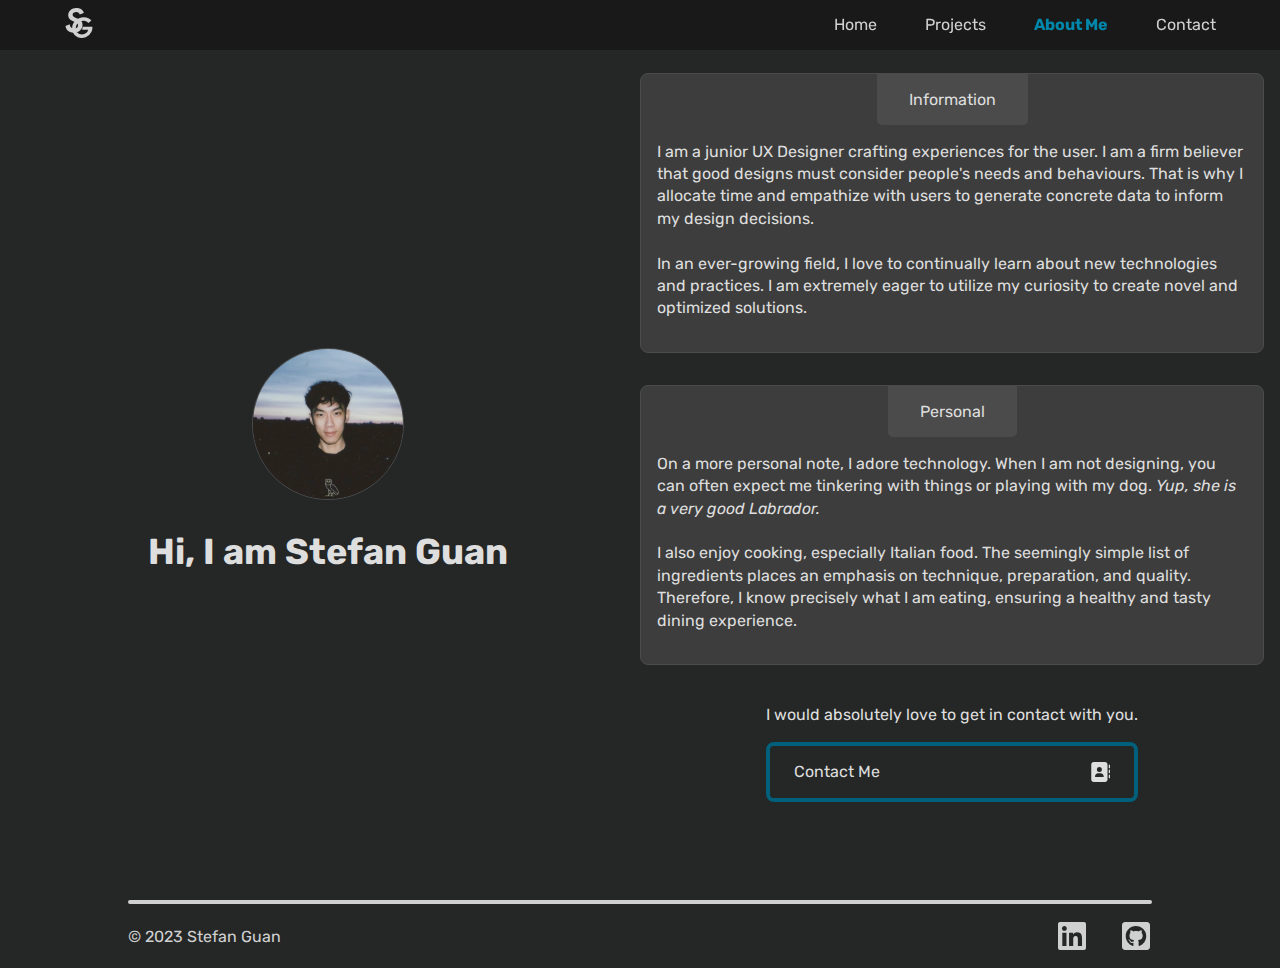
==== commit 19129319: "Added profile image and updated navbar" ====
--- a/aboutme.html
+++ b/aboutme.html
@@ -126,12 +126,12 @@
       <!-- Main content -->
       <div class="content-container">
         <section class="profile-section">
-          <!-- <img
-            src="https://via.placeholder.com/150"
-            alt=""
+          <img
+            src="/src/assets/img/aboutme/profile-img.webp"
+            alt="Picture of myself"
             loading="lazy"
             style="height: 150px; width: 150px"
-          /> -->
+          />
           <h2>Hi, I am Stefan Guan</h2>
         </section>
         <section class="content">
@@ -140,8 +140,8 @@
             <p class="description">
               I am a junior UX Designer crafting experiences for the user. I am
               a firm believer that good designs must consider people's needs and
-              behaviours. That is why I allocate time and empathize with users to
-              generate concrete data to inform my design decisions.
+              behaviours. That is why I allocate time and empathize with users
+              to generate concrete data to inform my design decisions.
               <br /><br />
               In an ever-growing field, I love to continually learn about new
               technologies and practices. I am extremely eager to utilize my
@@ -152,9 +152,8 @@
             <div class="paragraph-header">Personal</div>
             <p class="description">
               On a more personal note, I adore technology. When I am not
-              designing, you can often expect me tinkering around with the
-              devices around me; whether it is customizing my keyboards or
-              refining my front-end skills.
+              designing, you can often expect me tinkering with things or
+              playing with my dog. <em>Yup, she is a very good Labrador.</em>
               <br /><br />
               I also enjoy cooking, especially Italian food. The seemingly
               simple list of ingredients places an emphasis on technique,
@@ -188,7 +187,10 @@
       <footer class="footer-container" data-icon="none">
         <div class="footer-info">© 2023 Stefan Guan</div>
         <div class="link-container">
-          <a href="#" class="linkedin-btn">
+          <a
+            href="https://www.linkedin.com/in/stefan-guan-a72224228/"
+            class="linkedin-btn"
+          >
             <svg
               xmlns="http://www.w3.org/2000/svg"
               viewBox="0 0 448 512"
@@ -199,7 +201,7 @@
               />
             </svg>
           </a>
-          <a href="#" class="github-btn">
+          <a href="https://github.com/Stefanguan2k" class="github-btn">
             <svg
               xmlns="http://www.w3.org/2000/svg"
               viewBox="0 0 448 512"
--- a/src/stylesheets/style.css
+++ b/src/stylesheets/style.css
@@ -17,7 +17,6 @@
   --text-clr: #dedede;
   --shadow-clr: rgba(0, 0, 0, 0.3);
   --content-title-bg: rgba(58, 58, 58, 0.8);
-  --munch-sh-clr: rgba(19, 44, 57, 0.3);
   --card-bg: rgb(61, 61, 61);
   --card-border-clr: rgb(75, 75, 75);
   --max-container-width: 1280px;
@@ -206,20 +205,91 @@
 }
 
 .navlinks[aria-current='page'] {
+  color: rgb(0, 135, 172);
   font-weight: bolder;
+}
+
+.navlinks:not([aria-current='page']):hover {
+  color: grey;
 }
 
 .desktop-nav {
   display: none;
 }
 
-
 /* Content */
 
 .content-container {
-  margin-top: var(--nav-height);
   display: flex;
   flex-direction: column;
+}
+
+.para {
+  margin: 3rem 0;
+}
+
+.para-first {
+  margin: 1rem 0 3rem 0;
+}
+
+.detail-wrapper {
+  display: grid;
+}
+
+.project-details {
+  background: var(--bg-clr-dark);
+}
+
+.date {
+  color: grey;
+}
+
+.grey-bg {
+  background: var(--alt-section-clr);
+}
+
+.insight-container {
+  display: flex;
+  flex-wrap: wrap;
+  flex-direction: column;
+  align-items: center;
+  gap: 1rem;
+  margin: 3rem 0;
+}
+
+.insight {
+  background: var(--card-bg);
+  padding: 1rem;
+  border-radius: 0.5rem;
+  display: grid;
+  place-items: center;
+  grid-template-rows: 2fr 1fr 3fr;
+  max-width: 300px;
+  height: 275px;
+  box-shadow: 0 0 5px var(--shadow-clr);
+}
+
+.insight > h3 {
+  line-height: 0;
+}
+
+.insight > p {
+  text-align: center;
+  place-self: start;
+}
+
+.insight-icon {
+  width: 100px;
+  height: 100px;
+
+  border-radius: 100%;
+  display: grid;
+  place-items: center;
+}
+
+.insight-icon > svg {
+  width: 50px;
+  height: 50px;
 }
 
 /* Footer */
@@ -313,9 +383,15 @@
   cursor: pointer;
   border-radius: 0.5rem;
   border: solid var(--btn-hover-clr) 4px;
-  transition: all cubic-bezier(0.075, 0.82, 0.165, 1) 0.75s;
-  -webkit-transition: all cubic-bezier(0.075, 0.82, 0.165, 1) 0.75s;
-  -moz-transition: all cubic-bezier(0.075, 0.82, 0.165, 1) 0.75s;
+  transition: background cubic-bezier(0.075, 0.82, 0.165, 1) 0.75s,
+    border cubic-bezier(0.075, 0.82, 0.165, 1) 0.75s,
+    box-shadow cubic-bezier(0.075, 0.82, 0.165, 1) 0.75s;
+  -webkit-transition: background cubic-bezier(0.075, 0.82, 0.165, 1) 0.75s,
+    border cubic-bezier(0.075, 0.82, 0.165, 1) 0.75s,
+    box-shadow cubic-bezier(0.075, 0.82, 0.165, 1) 0.75s;
+  -moz-transition: background cubic-bezier(0.075, 0.82, 0.165, 1) 0.75s,
+    border cubic-bezier(0.075, 0.82, 0.165, 1) 0.75s,
+    box-shadow cubic-bezier(0.075, 0.82, 0.165, 1) 0.75s;
 }
 
 .action-btn > svg {
@@ -370,6 +446,43 @@
     height: 20px;
     width: 20px;
   } */
+
+  .detail-wrapper > h2 {
+    font-size: 26px;
+  }
+
+  .detail-wrapper {
+    display: flex;
+    flex-direction: column;
+    align-items: center;
+    max-width: 1280px;
+    margin: auto;
+  }
+  .proj-wrapper {
+    display: grid;
+    grid-template-columns: repeat(3, 1fr);
+    gap: 2rem;
+    padding: 3rem 1rem;
+  }
+  .role,
+  .goals,
+  .target {
+    padding: 1rem;
+    border-radius: 1rem;
+    height: 100%;
+    background: var(--card-bg);
+    box-shadow: 0 0 5px var(--shadow-clr);
+    position: relative;
+  }
+  .date {
+    position: absolute;
+    bottom: 0;
+  }
+  .insight-container {
+    flex-direction: row;
+    justify-content: center;
+    gap: 2rem;
+  }
 
   .footer-container {
     display: grid;
--- a/src/stylesheets/aboutme.css
+++ b/src/stylesheets/aboutme.css
@@ -6,8 +6,9 @@
   display: grid;
   grid-template-areas: 'profile' 'content' 'contact';
   place-items: center;
-  padding: 1rem;
+  padding: 0 1rem;
   align-items: center;
+  margin-top: calc(1rem + var(--nav-height));
 }
 
 .profile-section {
@@ -19,14 +20,31 @@
   font-size: 1.5rem;
 }
 
+.profile-section > img {
+  border: solid 1px var(--card-border-clr);
+}
+
 .content {
   grid-area: content;
+  display: flex;
+  flex-direction: column;
+  gap: 2rem;
 }
 
-.description {
+.paragraph-container {
+  display: grid;
   background: var(--card-bg);
-  padding: 1rem;
+  padding: 0 1rem 1rem 1rem;
   border-radius: 0.5rem;
+  border: solid 1px var(--card-border-clr);
+}
+
+.paragraph-header {
+  background: var(--card-border-clr);
+  width: max-content;
+  padding: 1rem 2rem;
+  place-self: center;
+  border-radius: 0 0 0.3rem 0.3rem;
 }
 
 .contact {
@@ -50,6 +68,7 @@
       'profile content'
       'profile contact';
     grid-template-columns: 1fr 1fr;
+    grid-template-rows: 3fr 1fr;
     min-height: calc(100vh - var(--nav-height));
   }
   .contact {
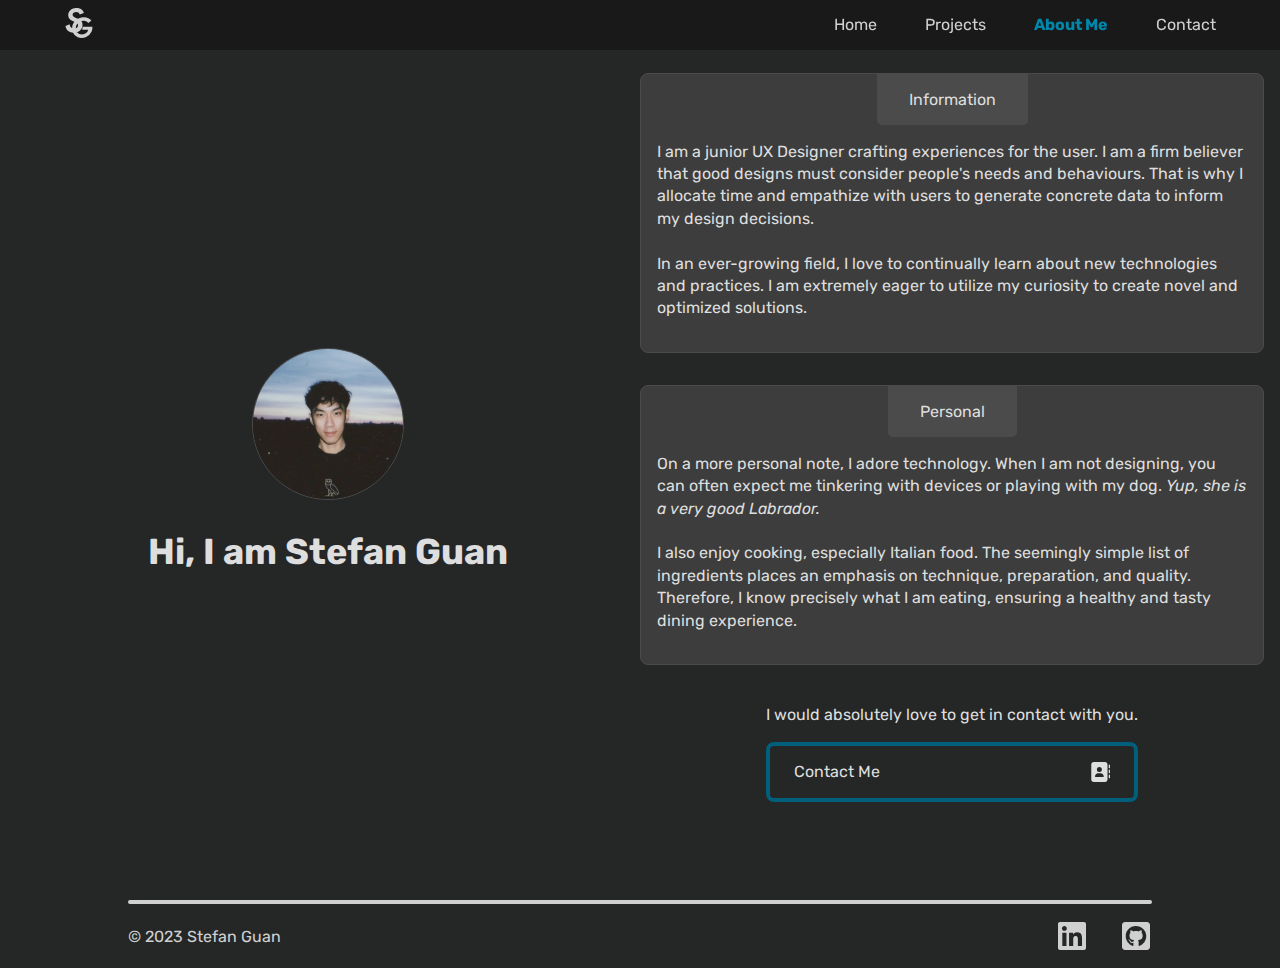
==== commit c60d229f: "Modified about me description" ====
--- a/aboutme.html
+++ b/aboutme.html
@@ -152,7 +152,7 @@
             <div class="paragraph-header">Personal</div>
             <p class="description">
               On a more personal note, I adore technology. When I am not
-              designing, you can often expect me tinkering with things or
+              designing, you can often expect me tinkering with devices or
               playing with my dog. <em>Yup, she is a very good Labrador.</em>
               <br /><br />
               I also enjoy cooking, especially Italian food. The seemingly
--- a/src/stylesheets/style.css
+++ b/src/stylesheets/style.css
@@ -1,5 +1,5 @@
 :root {
-  font-family: 'Rubik', sans-serif;
+  font-family: 'Rubik', -apple-system, BlinkMacSystemFont, Roboto, sans-serif;
   /* Variables */
 
   /* Backgrounds */
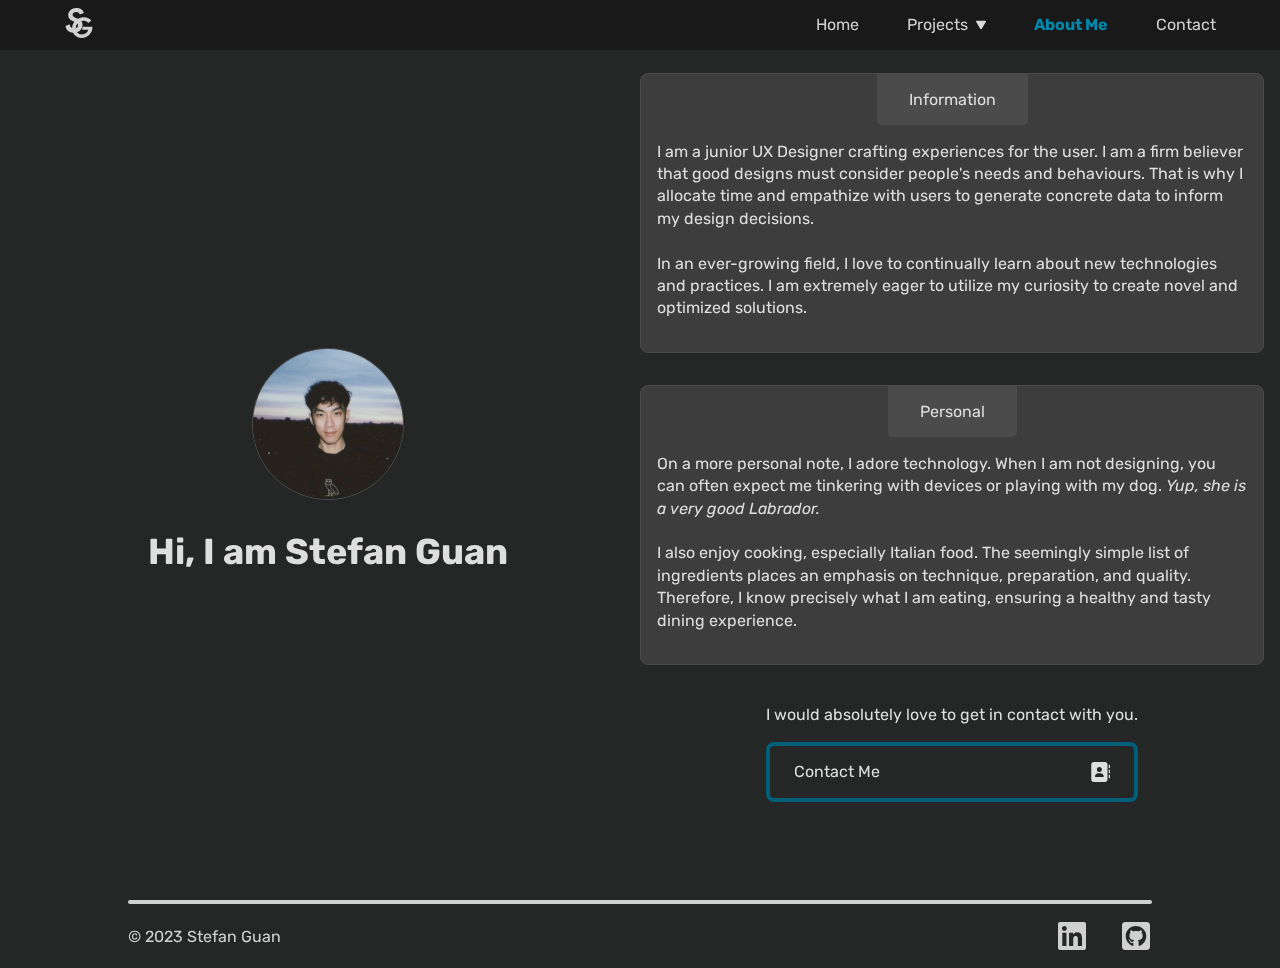
==== commit e1a6b17f: "Created new temporary projects UI" ====
--- a/aboutme.html
+++ b/aboutme.html
@@ -24,7 +24,7 @@
         <div class="nav-bg" data-active="false"></div>
         <div class="navbar-inner">
           <!-- Icon -->
-          <div class="main-icon">
+          <a class="main-icon" href="index.html">
             <svg
               xmlns="http://www.w3.org/2000/svg"
               width="124"
@@ -50,9 +50,9 @@
                 d="M54.375,99.848a36.242,36.242,0,0,0,11.841-6.776A30.344,30.344,0,0,0,73.883,82.8a30.927,30.927,0,0,0,2.738-13.074q0-10.54-5.818-16.838A40.05,40.05,0,0,0,55.128,42.9l-5.75-2.053Q42.4,38.247,39.043,35.3a9.489,9.489,0,0,1-3.354-7.461,8.873,8.873,0,0,1,1.232-4.654,10.691,10.691,0,0,1,3.285-3.422,16.752,16.752,0,0,1,4.654-2.122,19.143,19.143,0,0,1,5.339-.753q6.706,0,10.2,3.012a13.311,13.311,0,0,1,4.449,7.392l16.975-6.434a26.562,26.562,0,0,0-2.6-6.913A24.8,24.8,0,0,0,73.814,7.17a28.086,28.086,0,0,0-8.83-5.2A35.907,35.907,0,0,0,52.116-.086,42.05,42.05,0,0,0,38.358,2.1a35.94,35.94,0,0,0-11.02,5.955,27.491,27.491,0,0,0-7.324,9.035,24.938,24.938,0,0,0-2.67,11.431,25.828,25.828,0,0,0,1.643,9.514,24.941,24.941,0,0,0,4.381,7.324,27.9,27.9,0,0,0,6.366,5.407,43.449,43.449,0,0,0,7.6,3.765l4.791,1.916q8.759,3.423,12.321,6.845A11.306,11.306,0,0,1,58,71.784,11.051,11.051,0,0,1,53.075,81.3a20.31,20.31,0,0,1-12.047,3.491,17.181,17.181,0,0,1-7.05-1.369,16.1,16.1,0,0,1-5.271-3.7,16.826,16.826,0,0,1-3.422-5.476A23.4,23.4,0,0,1,23.779,67.4L6.12,74.522a34.866,34.866,0,0,0,4.107,12.184A30.458,30.458,0,0,0,17.619,95.4a30.008,30.008,0,0,0,9.857,5.2,38.781,38.781,0,0,0,11.636,1.712A45.205,45.205,0,0,0,54.375,99.848Z"
               />
             </svg>
-          </div>
+          </a>
           <!-- Hamburger icon -->
-          <div class="hamburger-icon" id="hamburger">
+          <button class="hamburger-icon" id="hamburger">
             <svg
               xmlns="http://www.w3.org/2000/svg"
               viewBox="0 0 448 512"
@@ -63,65 +63,53 @@
                 d="M0 96C0 78.33 14.33 64 32 64H416C433.7 64 448 78.33 448 96C448 113.7 433.7 128 416 128H32C14.33 128 0 113.7 0 96zM0 256C0 238.3 14.33 224 32 224H416C433.7 224 448 238.3 448 256C448 273.7 433.7 288 416 288H32C14.33 288 0 273.7 0 256zM416 448H32C14.33 448 0 433.7 0 416C0 398.3 14.33 384 32 384H416C433.7 384 448 398.3 448 416C448 433.7 433.7 448 416 448z"
               />
             </svg>
-          </div>
+          </button>
           <aside class="desktop-nav">
             <ul class="nav-list">
               <li><a href="index.html" class="navlinks">Home</a></li>
               <li>
-                <a href="projects.html" class="navlinks">Projects</a>
+                <a class="navlinks" id="d-project-btn"
+                  >Projects<img class="triangle"
+                    src="/src/assets/img/index/triangle-down.svg"
+                    style="width: 10px; height: 10px; margin-left: 0.5rem"
+                /></a>
               </li>
-              <li>
-                <a aria-current="page" href="#" class="navlinks">About Me</a>
-              </li>
+              <li><a aria-current="page" href="#" class="navlinks">About Me</a></li>
               <li><a href="contact.html" class="navlinks">Contact</a></li>
-              <!-- To be implemented -->
-              <!-- <li>
-                    <button class="toggle-dark" data-dark="false">
-                      <svg
-                        xmlns="http://www.w3.org/2000/svg"
-                        viewBox="0 0 512 512"
-                        class="dark-icon"
-                        style="height: 20px; width: 20px"
-                      >
-                        <path
-                          id="dark-mode-icon"
-                          d="M32 256c0-123.8 100.3-224 223.8-224c11.36 0 29.7 1.668 40.9 3.746c9.616 1.777 11.75 14.63 3.279 19.44C245 86.5 211.2 144.6 211.2 207.8c0 109.7 99.71 193 208.3 172.3c9.561-1.805 16.28 9.324 10.11 16.95C387.9 448.6 324.8 480 255.8 480C132.1 480 32 379.6 32 256z"
-                        />
-                      </svg>
-                    </button>
-                  </li> -->
             </ul>
           </aside>
         </div>
         <aside class="nav-items" data-active="false">
           <ul class="nav-list">
             <li><a href="index.html" class="navlinks">Home</a></li>
-            <li>
-              <a href="projects.html" class="navlinks">Projects</a>
-            </li>
-            <li>
-              <a aria-current="page" href="#" class="navlinks">About Me</a>
-            </li>
+            <li><a class="navlinks" id="project-btn">Projects</a></li>
+            <li><a aria-current="page" href="aboutme.html" class="navlinks">About Me</a></li>
             <li><a href="contact.html" class="navlinks">Contact</a></li>
-            <!-- To be implemented -->
-            <!-- <li>
-                  <button class="toggle-dark">
-                    <svg
-                      xmlns="http://www.w3.org/2000/svg"
-                      viewBox="0 0 512 512"
-                      class="dark-icon"
-                      style="height: 32px; width: 32px"
-                    >
-                      <path
-                        d="M32 256c0-123.8 100.3-224 223.8-224c11.36 0 29.7 1.668 40.9 3.746c9.616 1.777 11.75 14.63 3.279 19.44C245 86.5 211.2 144.6 211.2 207.8c0 109.7 99.71 193 208.3 172.3c9.561-1.805 16.28 9.324 10.11 16.95C387.9 448.6 324.8 480 255.8 480C132.1 480 32 379.6 32 256z"
-                      />
-                    </svg>
-                  </button>
-                </li> -->
           </ul>
         </aside>
       </nav>
       <div class="nav-close" data-active="false"></div>
+      <div class="project-modal" data-active="false">
+        <h2 class="modal-title">Projects</h2>
+        <div class="proj-btn-wrapper">
+          <a href="swiftvote.html" class="proj-btn">SwiftVote</a>
+          <a href="oasis.html" class="proj-btn">Oasis</a>
+          <a href="yopo.html" class="proj-btn">Yopo</a>
+          <a href="munch.html" class="proj-btn">Munch</a>
+        </div>
+        <button class="close-modal">
+          <svg
+            xmlns="http://www.w3.org/2000/svg"
+            viewBox="0 0 384 512"
+            style="height: 20px; width: 20px"
+          >
+            <!--! Font Awesome Pro 6.4.0 by @fontawesome - https://fontawesome.com License - https://fontawesome.com/license (Commercial License) Copyright 2023 Fonticons, Inc. -->
+            <path
+              d="M342.6 150.6c12.5-12.5 12.5-32.8 0-45.3s-32.8-12.5-45.3 0L192 210.7 86.6 105.4c-12.5-12.5-32.8-12.5-45.3 0s-12.5 32.8 0 45.3L146.7 256 41.4 361.4c-12.5 12.5-12.5 32.8 0 45.3s32.8 12.5 45.3 0L192 301.3 297.4 406.6c12.5 12.5 32.8 12.5 45.3 0s12.5-32.8 0-45.3L237.3 256 342.6 150.6z"
+            />
+          </svg>
+        </button>
+      </div>
       <!-- End of navbar -->
       <!-- Main content -->
       <div class="content-container">
--- a/src/stylesheets/style.css
+++ b/src/stylesheets/style.css
@@ -1,6 +1,9 @@
 :root {
   font-family: 'Rubik', -apple-system, BlinkMacSystemFont, Roboto, sans-serif;
-  /* Variables */
+  box-sizing: border-box;
+  /* ------------- */
+  /* CSS Variables */
+  /* ------------- */
 
   /* Backgrounds */
   --bg-clr: white;
@@ -12,7 +15,6 @@
   --nav-elem-clr: #d0d0d0;
   --nav-height: 50px;
   --nav-bg-height: 350px;
-  /* Original height with dark mode icon = 440px */
   /* Etc */
   --text-clr: #dedede;
   --shadow-clr: rgba(0, 0, 0, 0.3);
@@ -82,6 +84,11 @@
   height: var(--nav-height);
 }
 
+.triangle {
+  transition: cubic-bezier(0.1, 1, 0.2, 1) 0.6s;
+  -webkit-transition: cubic-bezier(0.1, 1, 0.2, 1) 0.6s;
+}
+
 .nav-bg {
   position: absolute;
   background: var(--nav-clr);
@@ -92,12 +99,99 @@
   backdrop-filter: blur(var(--backdrop-blur));
   -webkit-backdrop-filter: blur(var(--backdrop-blur));
   transform: translateY(calc(-1 * (var(--nav-bg-height))));
-  transition: cubic-bezier(1, 0, 0, 1) 0.75s;
-  -webkit-transition: cubic-bezier(1, 0, 0, 1) 0.75s;
-  -moz-transition: cubic-bezier(1, 0, 0, 1) 0.75s;
+  transition: cubic-bezier(0.1, 1, 0.2, 1) 0.6s;
+  -webkit-transition: cubic-bezier(0.1, 1, 0.2, 1) 0.6s;
+  -moz-transition: cubic-bezier(0.1, 1, 0.2, 1) 0.6s;
+}
+
+.project-modal[data-active='false'] {
+  transform:translateY(500px)
+}
+
+.project-modal {
+  position: fixed;
+  bottom: 0;
+  z-index: 9999;
+  display: flex;
+  flex-direction: column;
+  justify-content: center;
+  align-items: center;
+  width: 100%;
+  height: max-content;
+  border-radius: 1rem 1rem 0 0;
+  background: var(--nav-clr);
+  backdrop-filter: blur(var(--backdrop-blur)) brightness(0.5);
+  padding-bottom: 5rem;
+  -webkit-backdrop-filter: blur(var(--backdrop-blur));
+  transition: cubic-bezier(0.1, 1, 0.2, 1) 0.6s;
+  -webkit-transition: cubic-bezier(0.1, 1, 0.2, 1) 0.6s;
+  -moz-transition: cubic-bezier(0.1, 1, 0.2, 1) 0.6s;
+}
+
+.modal-title {
+  margin-top: 2rem;
+}
+
+.proj-btn-wrapper {
+  display: flex;
+  flex-direction: column;
+  align-items: center;
+  height: 100%;
+  width: 100%;
+  gap: 1rem;
+  margin-top: 1rem;
+}
+
+.proj-btn {
+  width: 80%;
+  background: var(--card-bg);
+  text-decoration: none;
+  padding: 1rem 0;
+  border-radius: 2rem;
+  text-align: center;
+  color: var(--text-clr);
+}
+
+.proj-btn:hover {
+  background: var(--card-border-clr)
+}
+
+.close-modal {
+  display: grid;
+  place-items: center;
+  position: absolute;
+  top: 0;
+  right: 0;
+  padding: 0.5rem;
+  aspect-ratio: 1;
+  height: 40px;
+  margin: 1.5rem 1rem 0 0;
+  border: none;
+  border-radius: 50%;
+  background: var(--card-bg);
+  fill: var(--text-clr);
+  cursor: pointer;
+}
+
+.close-modal:hover {
+  background: rgb(255, 85, 85);
+}
+
+.proj-btn[data-active='true'] {
+  background:rgb(0, 135, 172);
+}
+
+.project-modal > ul > li {
+  width: 100%;
+  height: max-content;
 }
 
 .nav-bg[data-active='true'] {
+  transform: translateY(0);
+  border-radius: 0 0 0.5rem 0.5rem;
+}
+
+.nav-bg[data-type='projects'] {
   transform: translateY(0);
   border-radius: 0 0 0.5rem 0.5rem;
 }
@@ -130,8 +224,6 @@
 .hamburger-icon {
   cursor: pointer;
   fill: var(--nav-elem-clr);
-}
-.hamburger-icon {
   border: none;
 }
 
@@ -143,13 +235,13 @@
   width: 100%;
   list-style-type: none;
   z-index: 9999;
-  transform: translateY(-30rem);
-  transition: transform cubic-bezier(1, 0, 0, 1) 0.75s,
-    opacity cubic-bezier(1, 0, 0, 1) 0.55s;
-  -webkit-transition: transform cubic-bezier(1, 0, 0, 1) 0.75s,
-    opacity cubic-bezier(1, 0, 0, 1) 0.55s;
-  -moz-transition: transform cubic-bezier(1, 0, 0, 1) 0.75s,
-    opacity cubic-bezier(1, 0, 0, 1) 0.55s;
+  transform: translateY(-40rem);
+  transition: transform cubic-bezier(0.1, 1, 0.2, 1) 0.6s,
+    opacity cubic-bezier(0.1, 1, 0.2, 1) 0.45s;
+  -webkit-transition: transform cubic-bezier(0.1, 1, 0.2, 1) 0.6s,
+    opacity cubic-bezier(0.1, 1, 0.2, 1) 0.45s;
+  -moz-transition: transform cubic-bezier(0.1, 1, 0.2, 1) 0.6s,
+    opacity cubic-bezier(0.1, 1, 0.2, 1) 0.45s;
   opacity: 0;
 }
 
@@ -200,6 +292,7 @@
   text-decoration: none;
   color: var(--nav-elem-clr);
   user-select: none;
+  cursor: pointer;
   -webkit-user-select: none;
   -moz-user-select: none;
 }
@@ -213,6 +306,7 @@
   color: grey;
 }
 
+
 .desktop-nav {
   display: none;
 }
@@ -244,8 +338,10 @@
   color: grey;
 }
 
-.grey-bg {
-  background: var(--alt-section-clr);
+.card-title {
+  font-weight: bold;
+  font-size: 18px;
+  margin: 1rem 0 0 0;
 }
 
 .insight-container {
@@ -281,15 +377,19 @@
 .insight-icon {
   width: 100px;
   height: 100px;
-
+  background: var(--insight-icon-clr);
   border-radius: 100%;
   display: grid;
   place-items: center;
 }
 
+.insight-pain {
+  background: #cf6679;
+}
+
 .insight-icon > svg {
-  width: 50px;
-  height: 50px;
+  width: 40px;
+  height: 40px;
 }
 
 /* Footer */
@@ -411,6 +511,10 @@
   display: none;
 }
 
+.r180 {
+  transform: rotate(180deg);
+}
+
 @media (min-width: 768px) {
   .hamburger-icon {
     display: none;
@@ -428,6 +532,61 @@
     align-items: center;
     height: var(--nav-height);
   }
+
+  .project-modal {
+    flex-direction: row;
+    top: calc(var(--nav-height) + 1rem);
+    left: 50%;
+    transform: translate(-50%, 0);
+    max-width: var(--max-container-width);
+    border-radius: 0.5rem;
+    height: max-content;
+    padding: 0.5rem ;
+    gap: 1rem;
+    justify-content: space-between;
+    z-index: 100;
+    width: 80%;
+    backdrop-filter: blur(var(--backdrop-blur)) brightness(1);
+  }
+
+  .project-modal[data-active='false'] {
+    transform: translate(-50%, -10rem);
+  }
+  
+  .proj-btn-wrapper {
+    flex-direction: row;
+    margin: 0 2rem;
+    gap: 5rem;
+    width: max-content;
+  }
+
+  .proj-btn {
+    background: none;
+    width: max-content;
+    padding: 0;
+  }
+
+  .proj-btn[data-active='true'] {
+    background: none;
+    color:rgb(0, 135, 172);
+    font-weight: bold;
+  }
+
+  .proj-btn:hover {
+    color: rgb(0, 135, 172);
+    background: none;
+  }
+
+  .modal-title {
+    display: none;
+  }
+
+  .close-modal {
+    position: relative;
+    margin: 0;
+    border-radius: 0.5rem;
+  }
+
   .nav-list {
     display: flex;
     gap: 3rem;
@@ -438,14 +597,6 @@
   .nav-list > li::after {
     display: none;
   }
-
-  /* .toggle-dark {
-    border: none;
-    padding: 0;
-    margin: 0;
-    height: 20px;
-    width: 20px;
-  } */
 
   .detail-wrapper > h2 {
     font-size: 26px;
